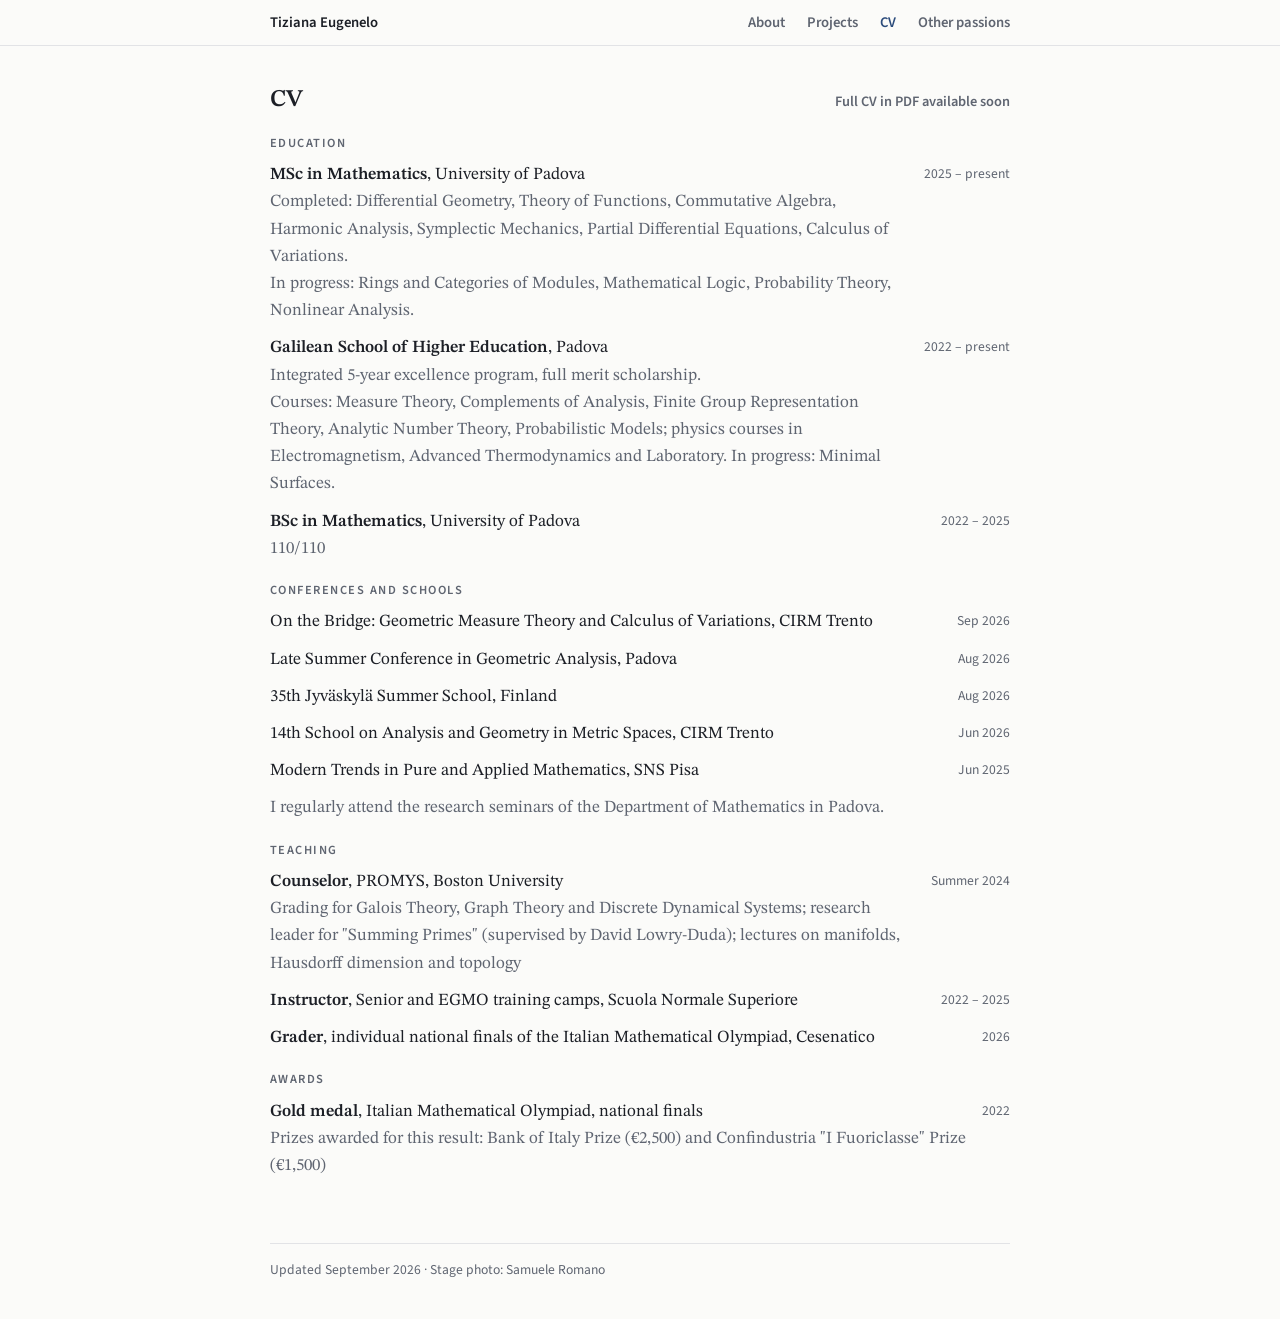
==== cv.html @ 43228a52 "Add files via upload" ====
<!doctype html>
<html lang="en">
<head>
<meta charset="utf-8">
<meta name="viewport" content="width=device-width, initial-scale=1, viewport-fit=cover">
<meta name="description" content="Tiziana Eugenelo, master's student in mathematics at the University of Padova and the Galilean School. Geometric analysis and geometric measure theory.">
<title>CV · Tiziana Eugenelo</title>
<link rel="preconnect" href="https://fonts.googleapis.com">
<link rel="stylesheet" href="https://fonts.googleapis.com/css2?family=STIX+Two+Text:ital,wght@0,400;0,600;1,400&family=Source+Sans+3:wght@400;600&display=swap">
<link rel="stylesheet" href="style.css">
</head>
<body>
<nav aria-label="Pages">
  <div class="in">
    <a class="name" href="index.html" style="color:var(--ink)">Tiziana Eugenelo</a>
    <a href="index.html">About</a>
    <a href="projects.html">Projects</a>
    <a href="cv.html" class="on" aria-current="page">CV</a>
    <a href="passions.html">Other passions</a>
  </div>
</nav>

<main class="page">
  <section id="cv">
    <div class="cvhead"><h2>CV</h2><span class="cvpdf">Full CV in PDF available soon</span></div>

    <div class="block">
      <h3>Education</h3>
      <div class="rows">
        <div class="row"><div class="t"><b>MSc in Mathematics</b>, University of Padova<br><span>Completed: Differential Geometry, Theory of Functions, Commutative Algebra, Harmonic Analysis, Symplectic Mechanics, Partial Differential Equations, Calculus of Variations.<br>In progress: Rings and Categories of Modules, Mathematical Logic, Probability Theory, Nonlinear Analysis.</span></div><span class="d">2025 – present</span></div>
        <div class="row"><div class="t"><b>Galilean School of Higher Education</b>, Padova<br><span>Integrated 5-year excellence program, full merit scholarship.<br>Courses: Measure Theory, Complements of Analysis, Finite Group Representation Theory, Analytic Number Theory, Probabilistic Models; physics courses in Electromagnetism, Advanced Thermodynamics and Laboratory. In progress: Minimal Surfaces.</span></div><span class="d">2022 – present</span></div>
        <div class="row"><div class="t"><b>BSc in Mathematics</b>, University of Padova<br><span>110/110</span></div><span class="d">2022 – 2025</span></div>
      </div>
    </div>

    <div class="block">
      <h3>Conferences and schools</h3>
      <div class="rows">
        <div class="row"><div class="t">On the Bridge: Geometric Measure Theory and Calculus of Variations, CIRM Trento</div><span class="d">Sep 2026</span></div>
        <div class="row"><div class="t">Late Summer Conference in Geometric Analysis, Padova</div><span class="d">Aug 2026</span></div>
        <div class="row"><div class="t">35th Jyväskylä Summer School, Finland</div><span class="d">Aug 2026</span></div>
        <div class="row"><div class="t">14th School on Analysis and Geometry in Metric Spaces, CIRM Trento</div><span class="d">Jun 2026</span></div>
        <div class="row"><div class="t">Modern Trends in Pure and Applied Mathematics, SNS Pisa</div><span class="d">Jun 2025</span></div>
        <div class="row"><div class="t"><span>I regularly attend the research seminars of the Department of Mathematics in Padova.</span></div><span class="d"></span></div>
      </div>
    </div>

    <div class="block">
      <h3>Teaching</h3>
      <div class="rows">
        <div class="row"><div class="t"><b>Counselor</b>, PROMYS, Boston University<br><span>Grading for Galois Theory, Graph Theory and Discrete Dynamical Systems; research leader for "Summing Primes" (supervised by David Lowry-Duda); lectures on manifolds, Hausdorff dimension and topology</span></div><span class="d">Summer 2024</span></div>
        <div class="row"><div class="t"><b>Instructor</b>, Senior and EGMO training camps, Scuola Normale Superiore</div><span class="d">2022 – 2025</span></div>
        <div class="row"><div class="t"><b>Grader</b>, individual national finals of the Italian Mathematical Olympiad, Cesenatico</div><span class="d">2026</span></div>
      </div>
    </div>

    <div class="block">
      <h3>Awards</h3>
      <div class="rows">
        <div class="row"><div class="t"><b>Gold medal</b>, Italian Mathematical Olympiad, national finals<br><span>Prizes awarded for this result: Bank of Italy Prize (€2,500) and Confindustria "I Fuoriclasse" Prize (€1,500)</span></div><span class="d">2022</span></div>
      </div>
    </div>
  </section>
</main>

<footer><div>Updated September 2026 · Stage photo: Samuele Romano</div></footer>

</body>
</html>
---- style.css ----
/* Layout: homepage accademica a colonna singola, barra fissa con quattro sezioni; foto accanto al nome, catenoide accanto agli interessi, galleria 4×2 per le passioni */
:root{
  --paper:#fbfbf9; --ink:#1c1f26; --muted:#5f6571; --rule:#e2e3e6;
  --accent:#2c4c7c; --accent-soft:#e8edf5; --cat-a:#6a3fb0; --cat-b:#c99a06; --nav:rgba(251,251,249,.92);
  --serif:"STIX Two Text", "Palatino Linotype", Palatino, Georgia, serif;
  --sans:"Source Sans 3", "Segoe UI", system-ui, sans-serif;
}
@media (prefers-color-scheme: dark){:root:not([data-theme="light"]){
  --paper:#15171c; --ink:#e4e6ea; --muted:#9aa0ab; --rule:#2b2f37; --accent:#8fb0e0; --accent-soft:#1f2836; --cat-a:#b28ef0; --cat-b:#f2cc4a; --nav:rgba(21,23,28,.92); color-scheme:dark}}
:root[data-theme="dark"]{
  --paper:#15171c; --ink:#e4e6ea; --muted:#9aa0ab; --rule:#2b2f37; --accent:#8fb0e0; --accent-soft:#1f2836; --cat-a:#b28ef0; --cat-b:#f2cc4a; --nav:rgba(21,23,28,.92); color-scheme:dark}
*{box-sizing:border-box}
body{background:var(--paper);color:var(--ink);font:17px/1.6 var(--serif);margin:0}
a{color:var(--accent);text-decoration-thickness:1px;text-underline-offset:2px}
a:hover{text-decoration-thickness:2px}
a:focus-visible{outline:2px solid var(--accent);outline-offset:2px;border-radius:2px}
h1,h2,h3{font-weight:600;margin:0;text-wrap:balance;line-height:1.2}
h1{font-size:2.3rem;letter-spacing:-.01em}
h2{font-size:1.5rem}
h3{font:600 .78rem/1 var(--sans);letter-spacing:.12em;text-transform:uppercase;color:var(--muted)}
p{margin:0;max-width:66ch}

nav{position:sticky;top:env(safe-area-inset-top,0px);z-index:5;background:var(--nav);backdrop-filter:blur(6px);border-bottom:1px solid var(--rule)}
nav .in{max-width:780px;margin:0 auto;padding-inline:20px;padding-block:12px;display:flex;gap:6px 22px;flex-wrap:wrap;align-items:baseline}
nav .name{font-weight:600;margin-right:auto}
nav a{font:600 .92rem var(--sans);text-decoration:none;color:var(--muted)}
nav a:hover,nav a.on{color:var(--accent)}

main{max-width:780px;margin:0 auto;padding-inline:20px;padding-block:40px 64px;display:grid;gap:64px}
section{display:grid;gap:22px}
section > h2{padding-bottom:10px;border-bottom:1px solid var(--rule)}
.block{display:grid;gap:12px}

/* About */
.intro{display:grid;grid-template-columns:1fr 180px;gap:32px;align-items:center}
.photo{width:180px;height:auto;aspect-ratio:3/4;max-width:100%;object-fit:cover;border-radius:6px;display:block}
.interests{display:grid;grid-template-columns:1fr 110px;gap:20px;align-items:center}
.interests > div{display:grid;gap:12px;min-width:0}
.intro > div{display:grid;gap:12px;min-width:0}
.role{font-family:var(--sans);color:var(--muted);font-size:1rem;line-height:1.45}
canvas{width:110px;height:110px;max-width:100%;display:block}
.caption{font:400 .72rem var(--sans);color:var(--muted);text-align:center;margin-top:4px}
.chips{display:flex;flex-wrap:wrap;gap:8px}
.chips span{font:400 .88rem var(--sans);background:var(--accent-soft);color:var(--accent);padding:4px 10px;border-radius:4px}
.facts{display:grid;grid-template-columns:auto 1fr;gap:6px 20px;font-size:.98rem;margin:0}
.facts dt{font:600 .85rem/1.9 var(--sans);color:var(--muted)}
.facts dd{margin:0;min-width:0}
.copy{font:600 .8rem var(--sans);background:transparent;color:var(--accent);border:1px solid var(--rule);border-radius:4px;padding:2px 8px;margin-left:8px;cursor:pointer}
.copy:focus-visible{outline:2px solid var(--accent);outline-offset:2px}

/* Projects */
.projects{display:grid;gap:14px}
.proj{border:1px solid var(--rule);border-radius:6px;padding:18px 20px;display:grid;gap:8px;min-width:0}
.proj .top{display:flex;justify-content:space-between;align-items:baseline;gap:4px 16px;flex-wrap:wrap}
.proj .t{font-size:1.12rem;font-weight:600}
.proj .d{font:400 .85rem var(--sans);color:var(--muted);font-variant-numeric:tabular-nums}
.proj .who{font:400 .9rem var(--sans);color:var(--muted)}
.proj p{font-size:.98rem}
.proj .files{display:flex;gap:16px;flex-wrap:wrap;font:600 .9rem var(--sans)}
.proj.withfig{grid-template-columns:minmax(0,1fr) 112px;column-gap:24px}
.proj.withfig > *{grid-column:1}
.proj.withfig > .pfig{grid-column:2;grid-row:1 / span 6;align-self:center}
.pfig{width:112px;height:112px;display:block;fill:none;stroke-linecap:round;stroke-linejoin:round}
.pfig .hid{stroke:var(--cat-a);stroke-width:1.2;opacity:.4;stroke-dasharray:3 3}
.pfig .face{fill:var(--cat-b);fill-opacity:.3;stroke:var(--cat-b);stroke-width:2}
.pfig .edge{stroke:var(--cat-a);stroke-width:1.7}
.pfig .sheet{fill:var(--cat-a);fill-opacity:.12;stroke:var(--cat-a);stroke-width:1.6}
.pfig .rule{stroke:var(--cat-a);stroke-width:1;opacity:.35}
.pfig .crease{stroke:var(--cat-b);stroke-width:3.2}
.pfig .ring{stroke-width:1.7}
.pfig .ring.thin{stroke-width:1.1;opacity:.55}
.pfig .gen{stroke-width:1.2;opacity:.9}
.pfig .gen.back{opacity:.3}
.pfig .vertex{fill:var(--cat-b);stroke:var(--paper);stroke-width:1.5}
.pill{font:600 .68rem var(--sans);letter-spacing:.06em;text-transform:uppercase;color:var(--accent);border:1px solid var(--accent);padding:2px 6px;border-radius:3px;margin-left:8px;vertical-align:3px}

/* CV */
.cvhead{display:flex;justify-content:space-between;align-items:baseline;gap:8px 16px;flex-wrap:wrap}
.cvpdf{font:600 .9rem var(--sans);color:var(--muted)}
.rows{display:grid;gap:10px}
.row{display:grid;grid-template-columns:1fr auto;gap:2px 16px}
.row .t{min-width:0}
.row .t b{font-weight:600}
.row .t span{color:var(--muted)}
.row .d{font:400 .85rem var(--sans);color:var(--muted);white-space:nowrap;text-align:right;font-variant-numeric:tabular-nums;padding-top:3px}

/* Other passions */
.gallery{display:grid;grid-template-columns:repeat(4,minmax(0,1fr));gap:18px 14px}
.gallery figure{margin:0;display:grid;gap:6px;align-content:start;min-width:0}
.gallery img{width:100%;height:auto;aspect-ratio:4/3;object-fit:cover;border-radius:4px;display:block;background:var(--rule)}
.gallery figcaption{font:400 .82rem/1.35 var(--sans);color:var(--muted)}
.gallery figcaption b{font-weight:600;color:var(--ink)}

footer{max-width:780px;margin:0 auto;padding-inline:20px;padding-block:0 40px;font:400 .85rem var(--sans);color:var(--muted)}
footer div{border-top:1px solid var(--rule);padding-top:16px}

@media (max-width:600px){
  body{font-size:16px}
  .intro{grid-template-columns:1fr}
  .intro .fig{order:-1;justify-self:start}
  .photo{width:140px}
  .interests{grid-template-columns:1fr 84px}
  canvas{width:84px;height:84px}
  .gallery{grid-template-columns:repeat(2,minmax(0,1fr))}
  .proj.withfig{grid-template-columns:minmax(0,1fr)}
  .proj.withfig > .pfig{grid-column:1;grid-row:auto;order:-1;width:84px;height:84px}
  h1{font-size:1.9rem}
  .row{grid-template-columns:1fr}
  .row .d{text-align:left;padding-top:0}
  nav .name{display:none}
}
.explore{display:flex;flex-wrap:wrap;gap:10px}
.explore a{font:600 .92rem var(--sans);text-decoration:none;color:var(--accent);border:1px solid var(--rule);border-radius:6px;padding:8px 14px}
.explore a:hover{border-color:var(--accent)}
main.page{gap:28px}
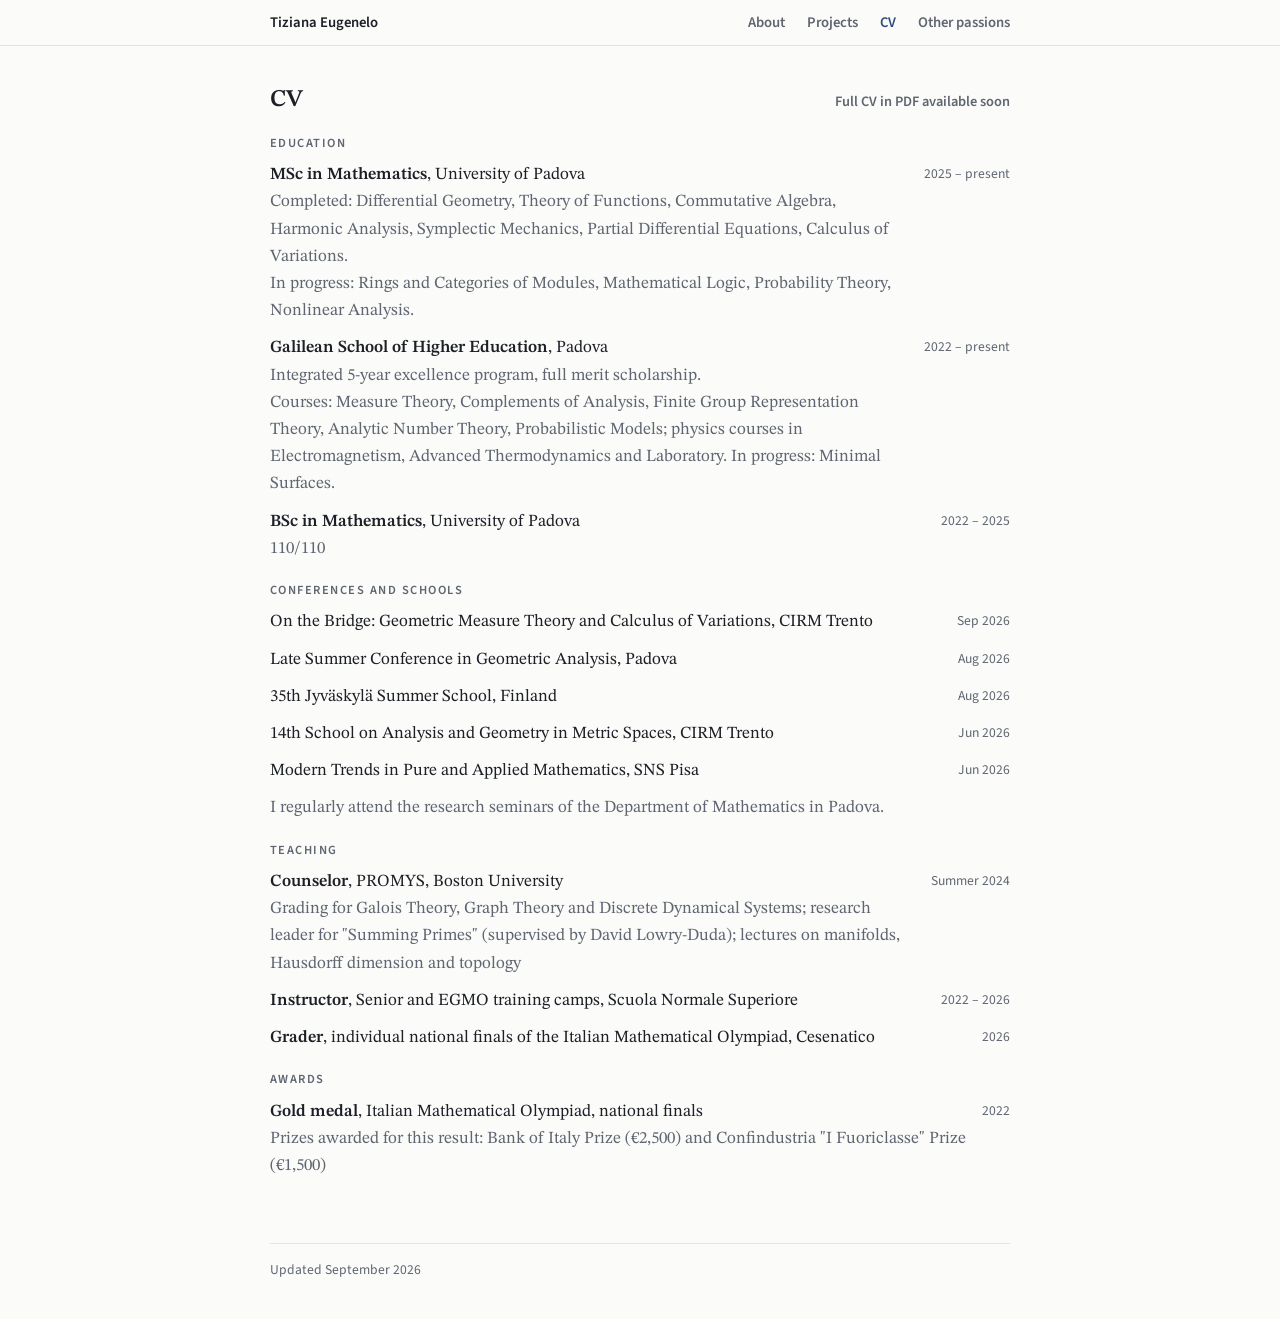
==== commit b1a6331f: "Update cv.html" ====
--- a/cv.html
+++ b/cv.html
@@ -40,7 +40,7 @@
         <div class="row"><div class="t">Late Summer Conference in Geometric Analysis, Padova</div><span class="d">Aug 2026</span></div>
         <div class="row"><div class="t">35th Jyväskylä Summer School, Finland</div><span class="d">Aug 2026</span></div>
         <div class="row"><div class="t">14th School on Analysis and Geometry in Metric Spaces, CIRM Trento</div><span class="d">Jun 2026</span></div>
-        <div class="row"><div class="t">Modern Trends in Pure and Applied Mathematics, SNS Pisa</div><span class="d">Jun 2025</span></div>
+        <div class="row"><div class="t">Modern Trends in Pure and Applied Mathematics, SNS Pisa</div><span class="d">Jun 2026</span></div>
         <div class="row"><div class="t"><span>I regularly attend the research seminars of the Department of Mathematics in Padova.</span></div><span class="d"></span></div>
       </div>
     </div>
@@ -49,7 +49,7 @@
       <h3>Teaching</h3>
       <div class="rows">
         <div class="row"><div class="t"><b>Counselor</b>, PROMYS, Boston University<br><span>Grading for Galois Theory, Graph Theory and Discrete Dynamical Systems; research leader for "Summing Primes" (supervised by David Lowry-Duda); lectures on manifolds, Hausdorff dimension and topology</span></div><span class="d">Summer 2024</span></div>
-        <div class="row"><div class="t"><b>Instructor</b>, Senior and EGMO training camps, Scuola Normale Superiore</div><span class="d">2022 – 2025</span></div>
+        <div class="row"><div class="t"><b>Instructor</b>, Senior and EGMO training camps, Scuola Normale Superiore</div><span class="d">2022 – 2026</span></div>
         <div class="row"><div class="t"><b>Grader</b>, individual national finals of the Italian Mathematical Olympiad, Cesenatico</div><span class="d">2026</span></div>
       </div>
     </div>
@@ -63,7 +63,7 @@
   </section>
 </main>
 
-<footer><div>Updated September 2026 · Stage photo: Samuele Romano</div></footer>
+<footer><div>Updated September 2026 </div></footer>
 
 </body>
 </html>
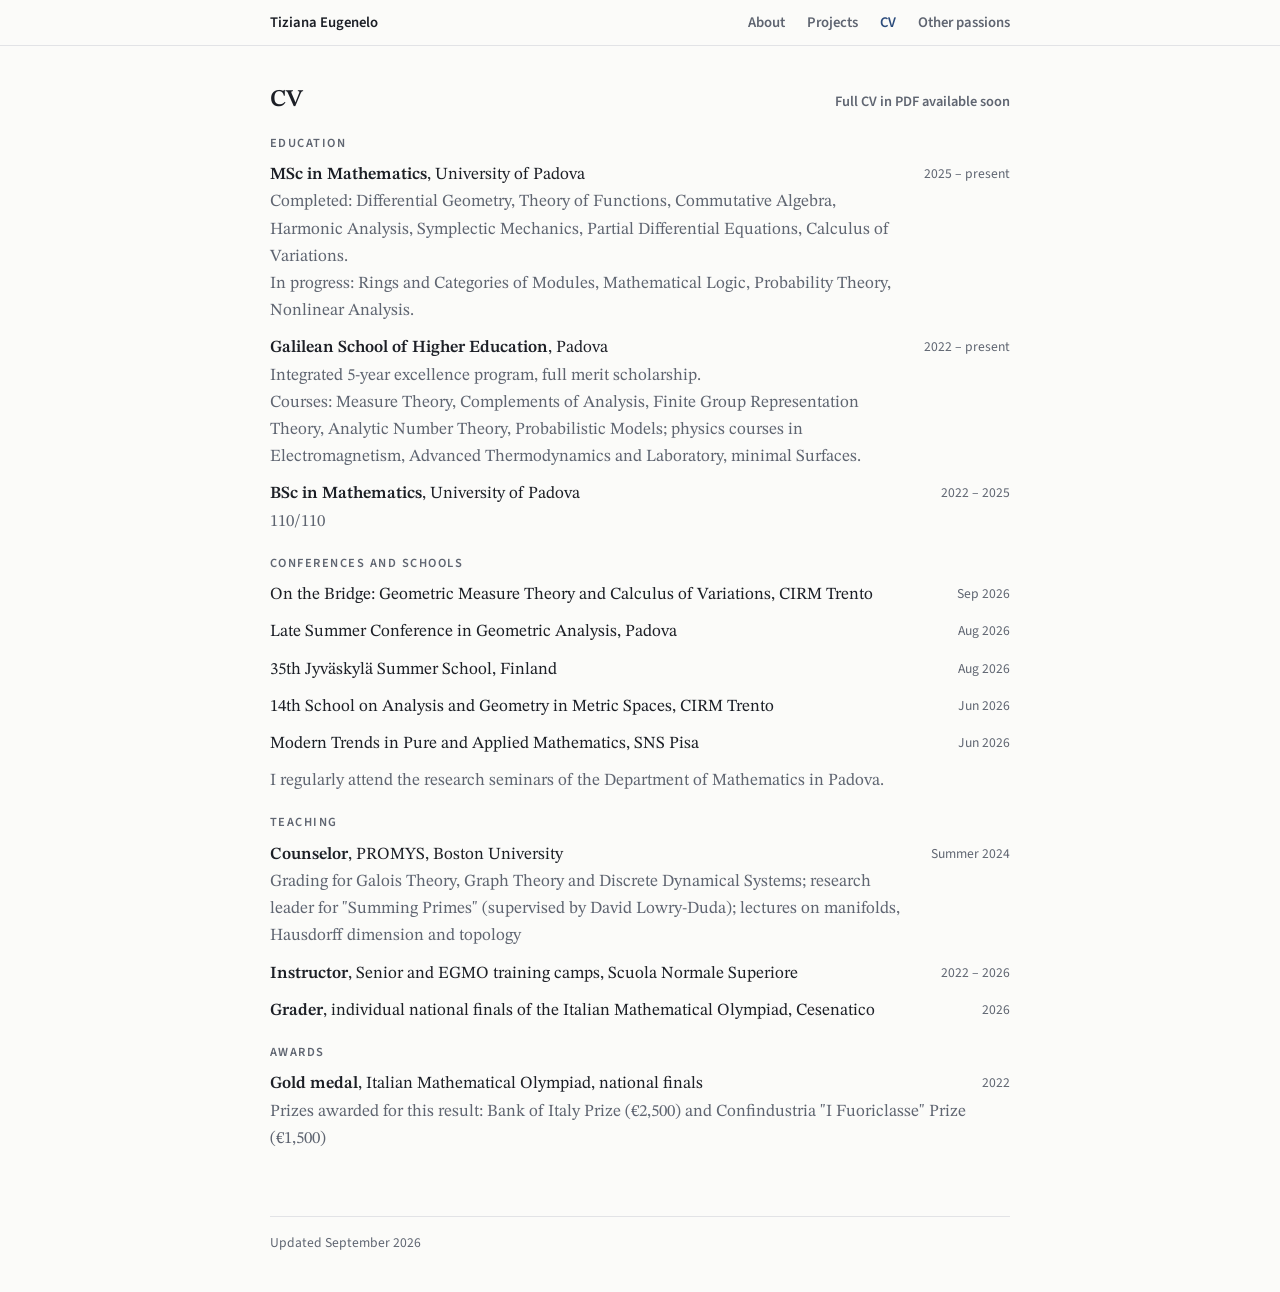
==== commit cdc5d59f: "Update cv.html" ====
--- a/cv.html
+++ b/cv.html
@@ -28,7 +28,7 @@
       <h3>Education</h3>
       <div class="rows">
         <div class="row"><div class="t"><b>MSc in Mathematics</b>, University of Padova<br><span>Completed: Differential Geometry, Theory of Functions, Commutative Algebra, Harmonic Analysis, Symplectic Mechanics, Partial Differential Equations, Calculus of Variations.<br>In progress: Rings and Categories of Modules, Mathematical Logic, Probability Theory, Nonlinear Analysis.</span></div><span class="d">2025 – present</span></div>
-        <div class="row"><div class="t"><b>Galilean School of Higher Education</b>, Padova<br><span>Integrated 5-year excellence program, full merit scholarship.<br>Courses: Measure Theory, Complements of Analysis, Finite Group Representation Theory, Analytic Number Theory, Probabilistic Models; physics courses in Electromagnetism, Advanced Thermodynamics and Laboratory. In progress: Minimal Surfaces.</span></div><span class="d">2022 – present</span></div>
+        <div class="row"><div class="t"><b>Galilean School of Higher Education</b>, Padova<br><span>Integrated 5-year excellence program, full merit scholarship.<br>Courses: Measure Theory, Complements of Analysis, Finite Group Representation Theory, Analytic Number Theory, Probabilistic Models; physics courses in Electromagnetism, Advanced Thermodynamics and Laboratory, minimal Surfaces.</span></div><span class="d">2022 – present</span></div>
         <div class="row"><div class="t"><b>BSc in Mathematics</b>, University of Padova<br><span>110/110</span></div><span class="d">2022 – 2025</span></div>
       </div>
     </div>
--- a/style.css
+++ b/style.css
@@ -85,10 +85,10 @@
 .row .d{font:400 .85rem var(--sans);color:var(--muted);white-space:nowrap;text-align:right;font-variant-numeric:tabular-nums;padding-top:3px}
 
 /* Other passions */
-.gallery{display:grid;grid-template-columns:repeat(4,minmax(0,1fr));gap:18px 14px}
-.gallery figure{margin:0;display:grid;gap:6px;align-content:start;min-width:0}
-.gallery img{width:100%;height:auto;aspect-ratio:4/3;object-fit:cover;border-radius:4px;display:block;background:var(--rule)}
-.gallery figcaption{font:400 .82rem/1.35 var(--sans);color:var(--muted)}
+.gallery{display:flex;flex-wrap:wrap;justify-content:center;gap:40px 28px;padding-block:8px}
+.gallery figure{margin:0;display:grid;gap:10px;align-content:start;min-width:0;flex:0 0 calc((100% - 56px)/3)}
+.gallery img{width:100%;height:auto;aspect-ratio:5/4;object-fit:cover;border-radius:12px;display:block;background:var(--rule)}
+.gallery figcaption{font:400 .82rem/1.5 var(--sans);color:var(--muted)}
 .gallery figcaption b{font-weight:600;color:var(--ink)}
 
 footer{max-width:780px;margin:0 auto;padding-inline:20px;padding-block:0 40px;font:400 .85rem var(--sans);color:var(--muted)}
@@ -101,7 +101,9 @@
   .photo{width:140px}
   .interests{grid-template-columns:1fr 84px}
   canvas{width:84px;height:84px}
-  .gallery{grid-template-columns:repeat(2,minmax(0,1fr))}
+  .gallery{gap:32px 18px}
+  .gallery figure{flex-basis:calc((100% - 18px)/2)}
+  .gallery img{border-radius:10px}
   .proj.withfig{grid-template-columns:minmax(0,1fr)}
   .proj.withfig > .pfig{grid-column:1;grid-row:auto;order:-1;width:84px;height:84px}
   h1{font-size:1.9rem}
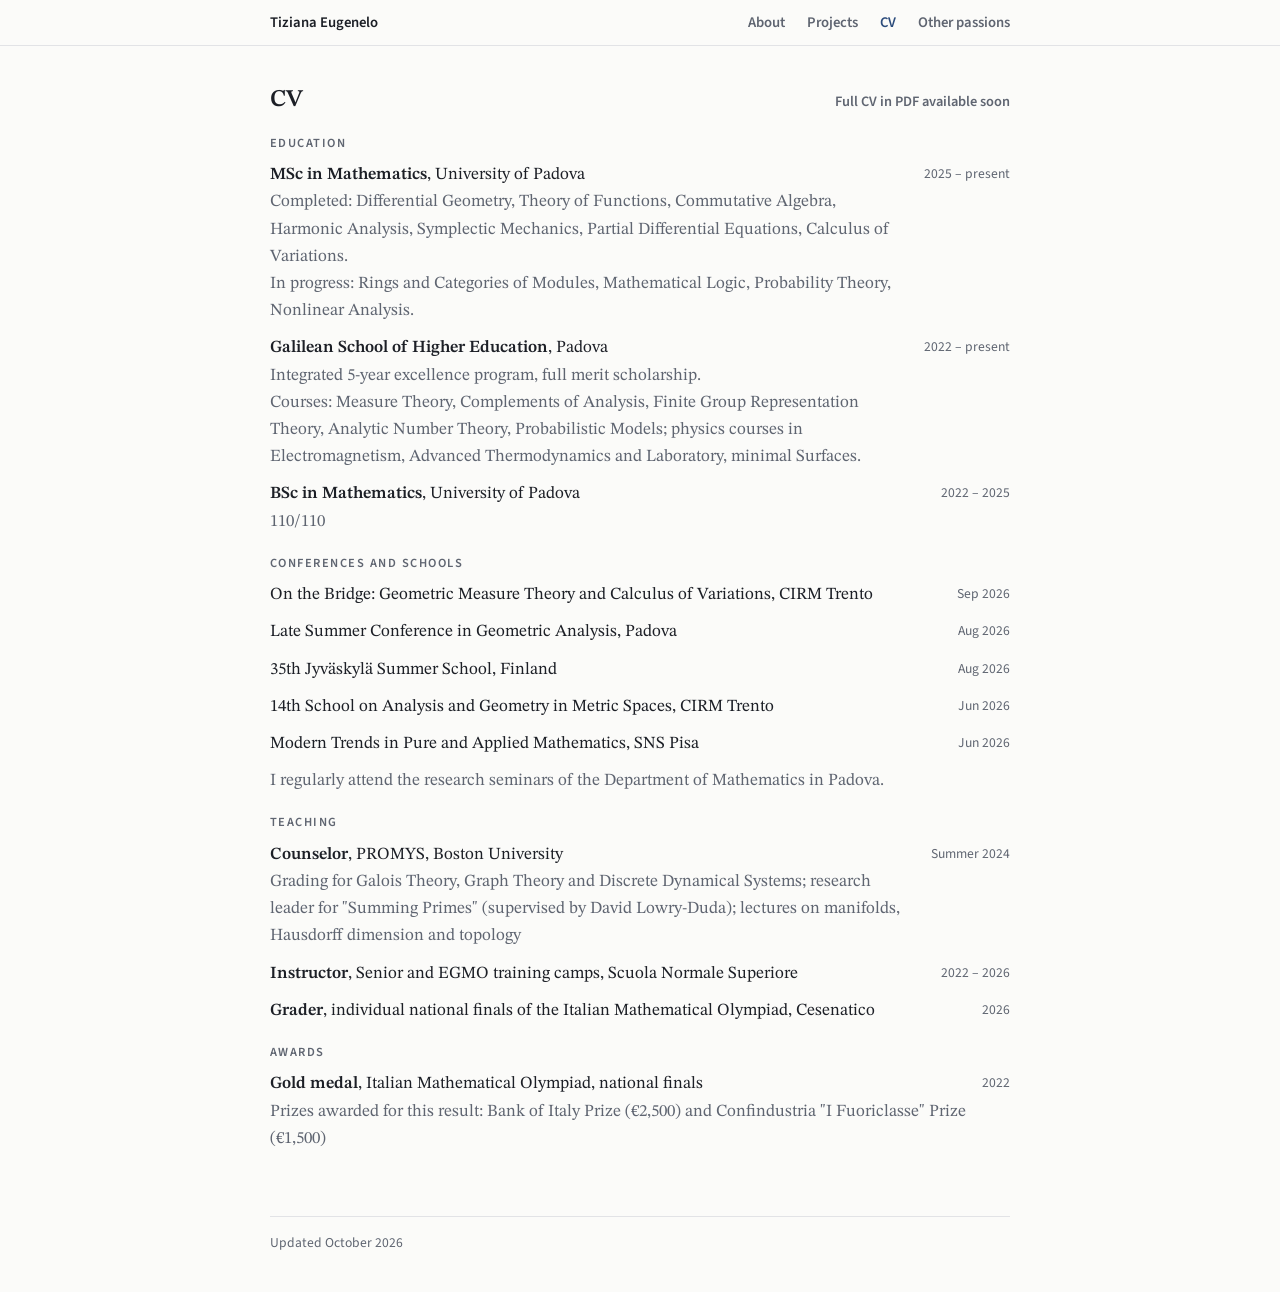
==== commit 1b2fe7b4: "Update cv.html" ====
--- a/cv.html
+++ b/cv.html
@@ -63,7 +63,7 @@
   </section>
 </main>
 
-<footer><div>Updated September 2026 </div></footer>
+<footer><div>Updated October 2026 </div></footer>
 
 </body>
 </html>
